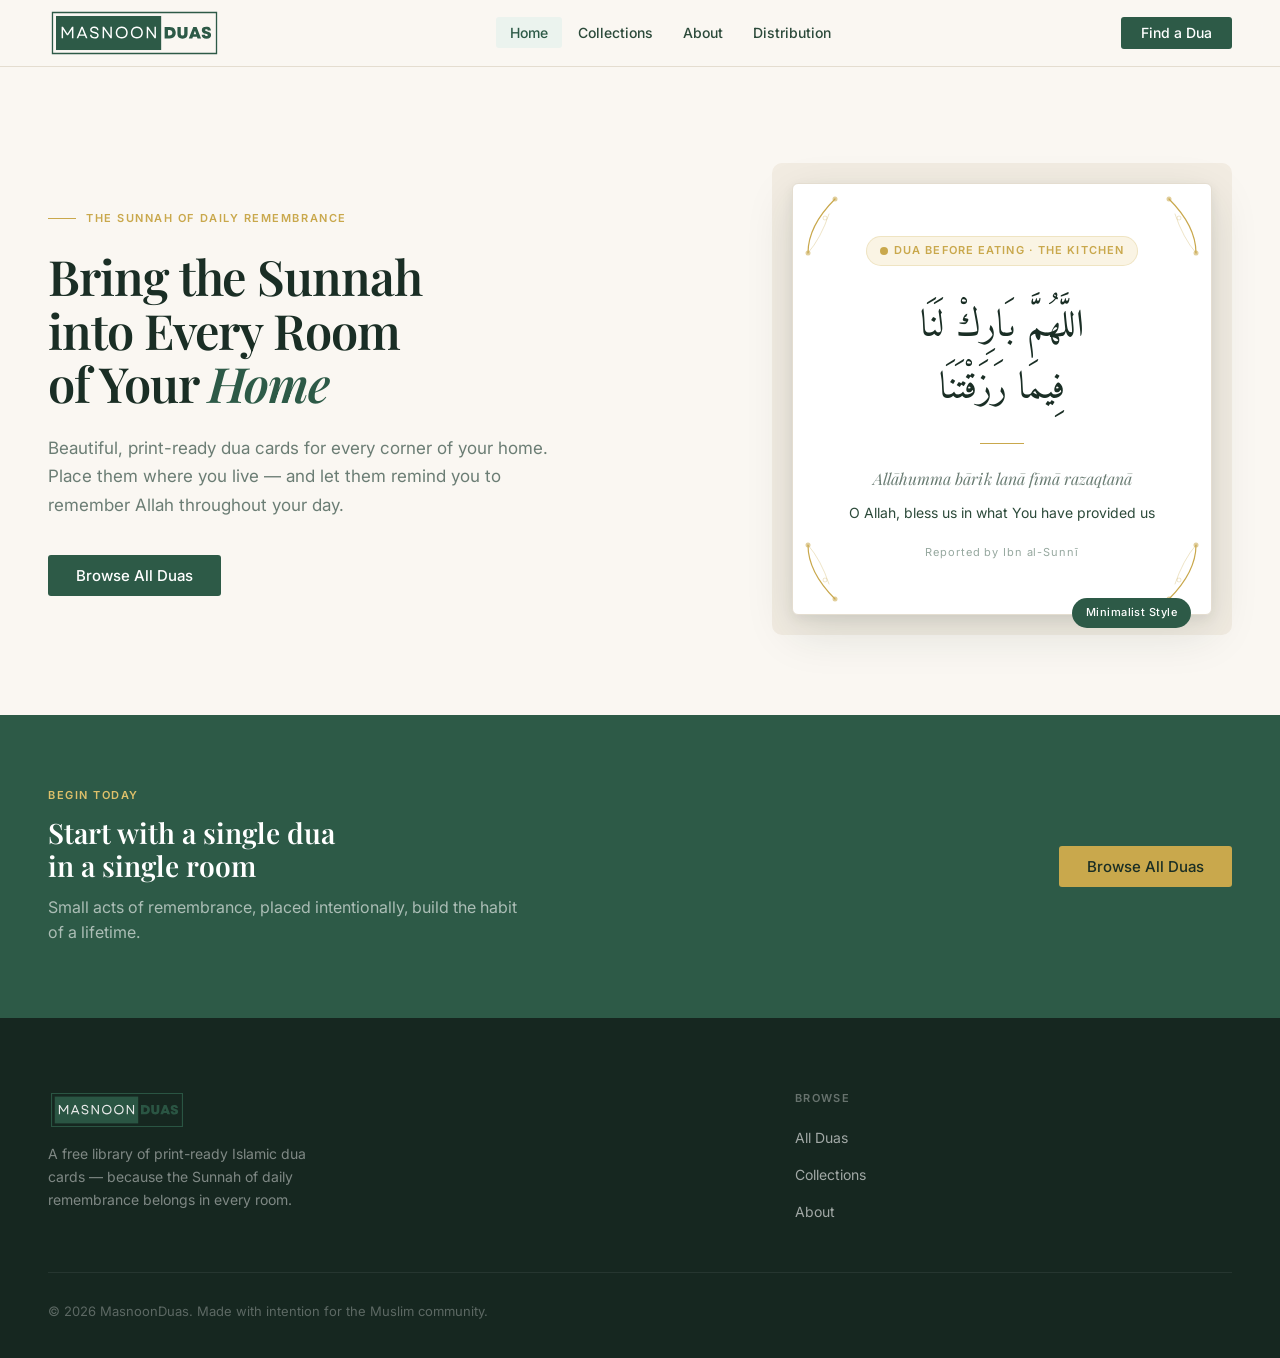
==== index.html @ e66ae3b7 "Add Google Analytics (G-L3SFLHLV78) to all pages Co-Authored-By: Claude Sonnet 4.6 <noreply@anthropi" ====
<!doctype html>
<html lang="en">
<head>
  <meta charset="UTF-8">
  <meta name="viewport" content="width=device-width, initial-scale=1.0">
  <!-- Google Analytics -->
  <script async src="https://www.googletagmanager.com/gtag/js?id=G-L3SFLHLV78"></script>
  <script>
    window.dataLayer = window.dataLayer || [];
    function gtag(){dataLayer.push(arguments);}
    gtag('js', new Date());
    gtag('config', 'G-L3SFLHLV78');
  </script>
  <title>MasnoonDuas — Free Printable Islamic Dua Cards for Every Room</title>
  <meta name="description" content="Download and print beautiful Islamic dua cards for every room in your home. Revive the Sunnah of daily remembrance with printable reminders.">
  <meta name="robots" content="index, follow">
  <link rel="canonical" href="https://masnoonduas.com/">
  <link rel="icon" href="masnoon.svg" type="image/svg+xml">
  <!-- Open Graph -->
  <meta property="og:site_name" content="MasnoonDuas">
  <meta property="og:type" content="website">
  <meta property="og:url" content="https://masnoonduas.com/">
  <meta property="og:title" content="MasnoonDuas — Free Printable Islamic Dua Cards for Every Room">
  <meta property="og:description" content="Download and print beautiful Islamic dua cards for every room in your home. Revive the Sunnah of daily remembrance with printable reminders.">
  <!-- Twitter Card -->
  <meta name="twitter:card" content="summary">
  <meta name="twitter:title" content="MasnoonDuas — Free Printable Islamic Dua Cards for Every Room">
  <meta name="twitter:description" content="Download and print beautiful Islamic dua cards for every room in your home. Revive the Sunnah of daily remembrance with printable reminders.">
  <link rel="preconnect" href="https://fonts.googleapis.com">
  <link rel="preconnect" href="https://fonts.gstatic.com" crossorigin>
  <link href="https://fonts.googleapis.com/css2?family=Playfair+Display:ital,wght@0,400;0,500;0,600;0,700;1,400;1,500&family=Inter:wght@300;400;500;600&family=Amiri:ital,wght@0,400;0,700;1,400&display=swap" rel="stylesheet">
  <link rel="stylesheet" href="css/base.css">
  <link rel="stylesheet" href="css/home.css">
  <script type="application/ld+json">
  {
    "@context": "https://schema.org",
    "@graph": [
      {
        "@type": "WebSite",
        "@id": "https://masnoonduas.com/#website",
        "url": "https://masnoonduas.com/",
        "name": "MasnoonDuas",
        "description": "A free library of print-ready Islamic dua cards for every room in the Muslim home.",
        "inLanguage": "en"
      },
      {
        "@type": "Organization",
        "@id": "https://masnoonduas.com/#organization",
        "name": "MasnoonDuas",
        "url": "https://masnoonduas.com/",
        "logo": {
          "@type": "ImageObject",
          "url": "https://masnoonduas.com/masnoon.svg"
        },
        "description": "A free library of print-ready Islamic dua cards — because the Sunnah of daily remembrance belongs in every room.",
        "contactPoint": {
          "@type": "ContactPoint",
          "email": "muntasir.joarder@gmail.com",
          "contactType": "customer service"
        }
      },
      {
        "@type": "WebPage",
        "@id": "https://masnoonduas.com/#webpage",
        "url": "https://masnoonduas.com/",
        "name": "MasnoonDuas — Free Printable Islamic Dua Cards for Every Room",
        "isPartOf": {"@id": "https://masnoonduas.com/#website"},
        "about": {"@id": "https://masnoonduas.com/#organization"},
        "description": "Download and print beautiful Islamic dua cards for every room in your home. Revive the Sunnah of daily remembrance with printable reminders.",
        "inLanguage": "en"
      }
    ]
  }
  </script>
</head>
<body>

<!-- ── NAV ─────────────────────────────────────────────── -->
<header class="nav">
  <div class="nav-inner">
    <a href="index.html" class="nav-logo">
      <img src="masnoon.svg" alt="MasnoonDuas" class="nav-logo-img">
    </a>
    <nav aria-label="Main navigation">
      <ul class="nav-links">
        <li><a href="index.html" class="active">Home</a></li>
        <li><a href="browse.html?tab=collections">Collections</a></li>
        <li><a href="about.html">About</a></li>
        <li><a href="distribute.html">Distribution</a></li>
      </ul>
    </nav>
    <div class="nav-actions">
      <a href="browse.html" class="btn btn-primary">Find a Dua</a>
    </div>
  </div>
</header>

<!-- ── HERO ─────────────────────────────────────────────── -->
<section>
  <div class="hero">

    <!-- Left: copy -->
    <div class="hero-content">
      <div class="hero-kicker">The Sunnah of Daily Remembrance</div>
      <h1 class="hero-headline">
        Bring the Sunnah<br>
        into Every Room<br>
        of Your <em>Home</em>
      </h1>
      <p class="hero-body">
        Beautiful, print-ready dua cards for every corner of your home. Place them where you live — and let them remind you to remember Allah throughout your day.
      </p>
      <div class="hero-actions">
        <a href="browse.html" class="btn btn-primary btn-lg">Browse All Duas</a>
      </div>
      
    </div>

    <!-- Right: live dua card preview (decisive flourish) -->
    <div class="hero-card-wrap">
      <div class="hero-card-bg"></div>
      <div class="hero-card">
        <!-- Arabesque corner ornaments -->
        <svg class="hero-card-corner tl" viewBox="0 0 64 64" fill="none" xmlns="http://www.w3.org/2000/svg">
          <path d="M5 59 Q5 32 32 5" stroke="#C9A84C" stroke-width="1.2" stroke-linecap="round"/>
          <path d="M5 59 Q18 44 26 20" stroke="#C9A84C" stroke-width="0.7" stroke-linecap="round" opacity="0.45"/>
          <circle cx="5" cy="59" r="2.5" fill="#C9A84C" opacity="0.55"/>
          <circle cx="32" cy="5" r="2.5" fill="#C9A84C" opacity="0.55"/>
          <circle cx="22" cy="24" r="2" fill="none" stroke="#C9A84C" stroke-width="0.8" opacity="0.35"/>
        </svg>
        <svg class="hero-card-corner tr" viewBox="0 0 64 64" fill="none" xmlns="http://www.w3.org/2000/svg">
          <path d="M5 59 Q5 32 32 5" stroke="#C9A84C" stroke-width="1.2" stroke-linecap="round"/>
          <path d="M5 59 Q18 44 26 20" stroke="#C9A84C" stroke-width="0.7" stroke-linecap="round" opacity="0.45"/>
          <circle cx="5" cy="59" r="2.5" fill="#C9A84C" opacity="0.55"/>
          <circle cx="32" cy="5" r="2.5" fill="#C9A84C" opacity="0.55"/>
          <circle cx="22" cy="24" r="2" fill="none" stroke="#C9A84C" stroke-width="0.8" opacity="0.35"/>
        </svg>
        <svg class="hero-card-corner bl" viewBox="0 0 64 64" fill="none" xmlns="http://www.w3.org/2000/svg">
          <path d="M5 59 Q5 32 32 5" stroke="#C9A84C" stroke-width="1.2" stroke-linecap="round"/>
          <path d="M5 59 Q18 44 26 20" stroke="#C9A84C" stroke-width="0.7" stroke-linecap="round" opacity="0.45"/>
          <circle cx="5" cy="59" r="2.5" fill="#C9A84C" opacity="0.55"/>
          <circle cx="32" cy="5" r="2.5" fill="#C9A84C" opacity="0.55"/>
          <circle cx="22" cy="24" r="2" fill="none" stroke="#C9A84C" stroke-width="0.8" opacity="0.35"/>
        </svg>
        <svg class="hero-card-corner br" viewBox="0 0 64 64" fill="none" xmlns="http://www.w3.org/2000/svg">
          <path d="M5 59 Q5 32 32 5" stroke="#C9A84C" stroke-width="1.2" stroke-linecap="round"/>
          <path d="M5 59 Q18 44 26 20" stroke="#C9A84C" stroke-width="0.7" stroke-linecap="round" opacity="0.45"/>
          <circle cx="5" cy="59" r="2.5" fill="#C9A84C" opacity="0.55"/>
          <circle cx="32" cy="5" r="2.5" fill="#C9A84C" opacity="0.55"/>
          <circle cx="22" cy="24" r="2" fill="none" stroke="#C9A84C" stroke-width="0.8" opacity="0.35"/>
        </svg>

        <div class="hero-card-badge">
          <svg width="8" height="8" viewBox="0 0 8 8" fill="#C9A84C"><circle cx="4" cy="4" r="4"/></svg>
          Dua Before Eating · The Kitchen
        </div>

        <div class="hero-card-arabic">
          اللَّهُمَّ بَارِكْ لَنَا<br>فِيمَا رَزَقْتَنَا
        </div>

        <div class="hero-card-rule"></div>

        <div class="hero-card-trans">Allāhumma bārik lanā fīmā razaqtanā</div>
        <div class="hero-card-meaning">O Allah, bless us in what You have provided us</div>
        <div class="hero-card-source">Reported by Ibn al-Sunnī</div>

        <div class="hero-card-tag">Minimalist Style</div>
      </div>
    </div>

  </div>
</section>

<!-- ── CTA BANNER ────────────────────────────────────────── -->
<section class="cta-section">
  <div class="cta-inner">
    <div>
      <div class="cta-kicker">Begin Today</div>
      <h2 class="cta-title">Start with a single dua<br>in a single room</h2>
      <p class="cta-sub">Small acts of remembrance, placed intentionally, build the habit of a lifetime.</p>
    </div>
    <div class="cta-btns">
      <a href="browse.html" class="btn btn-gold btn-lg">Browse All Duas</a>
      
    </div>
  </div>
</section>



<!-- ── FOOTER ────────────────────────────────────────────── -->
<footer class="footer">
  <div class="footer-inner">
    <div class="footer-top">
      <div>
        <div class="footer-logo">
          <img src="masnoon.svg" alt="MasnoonDuas" class="footer-logo-img">
        </div>
        <p class="footer-tagline">A free library of print-ready Islamic dua cards — because the Sunnah of daily remembrance belongs in every room.</p>
      </div>
      <div>
        <div class="footer-col-title">Browse</div>
        <ul class="footer-links">
          <li><a href="browse.html">All Duas</a></li>
          <li><a href="browse.html?tab=collections">Collections</a></li>
          <li><a href="about.html">About</a></li>
        </ul>
      </div>
    </div>
    <div class="footer-bottom">
      <div class="footer-copy">© 2026 MasnoonDuas. Made with intention for the Muslim community.</div>
    </div>
  </div>
</footer>

</body>
</html>
---- css/base.css ----
:root {
  --bg:            #FAF7F2;
  --surface:       #FFFFFF;
  --fg:            #1A2E25;
  --fg-light:      #2C4A3A;
  --muted:         #6B7D74;
  --muted-light:   #96A89F;
  --border:        #E4DDD0;
  --border-light:  #EDE7DC;
  --emerald:       #2D5A47;
  --emerald-deep:  #1E3D2F;
  --emerald-mid:   #3A7059;
  --emerald-subtle:#EBF3EE;
  --gold:          #C9A84C;
  --gold-light:    #DEC06A;
  --gold-subtle:   #FAF4E4;
  --cream-section: #F2ECE2;
  --cream-card:    #F7F2EA;
  --dark-surface:  #162720;

  --font-display: 'Playfair Display', Georgia, 'Times New Roman', serif;
  --font-body:    'Inter', -apple-system, BlinkMacSystemFont, system-ui, sans-serif;
  --font-arabic:  'Amiri', 'Traditional Arabic', 'Arabic Typesetting', serif;

  --shadow-sm:   0 1px 4px rgba(26,46,37,.06);
  --shadow-md:   0 4px 20px rgba(26,46,37,.09), 0 1px 4px rgba(26,46,37,.05);
  --shadow-lg:   0 16px 48px rgba(26,46,37,.13), 0 4px 12px rgba(26,46,37,.07);
  --shadow-card: 0 2px 12px rgba(26,46,37,.08);

  --container: 1320px;
  --r-sm: 3px;
  --r-md: 6px;
  --r-lg: 10px;
}

*, *::before, *::after { box-sizing: border-box; margin: 0; padding: 0; }
html { scroll-behavior: smooth; }
body {
  background: var(--bg);
  color: var(--fg);
  font-family: var(--font-body);
  font-size: 16px;
  line-height: 1.6;
  -webkit-font-smoothing: antialiased;
  -moz-osx-font-smoothing: grayscale;
}

/* ── NAV ── */
.nav {
  position: sticky; top: 0; z-index: 200;
  background: rgba(250,247,242,0.92);
  backdrop-filter: blur(14px);
  -webkit-backdrop-filter: blur(14px);
  border-bottom: 1px solid var(--border);
}
.nav-inner {
  max-width: var(--container); margin: 0 auto;
  padding: 0 48px; height: 66px;
  display: flex; align-items: center; justify-content: space-between; gap: 32px;
}
.nav-logo { display: flex; align-items: center; gap: 10px; text-decoration: none; flex-shrink: 0; }
.nav-logo-img { height: 50px; width: auto; display: block; }
.nav-links { display: flex; align-items: center; gap: 2px; list-style: none; }
.nav-links a {
  color: var(--fg-light); text-decoration: none; font-size: 14px; font-weight: 500;
  padding: 7px 14px; border-radius: var(--r-sm);
  transition: color .18s, background .18s; white-space: nowrap;
}
.nav-links a:hover, .nav-links a.active { color: var(--emerald); background: var(--emerald-subtle); }
.nav-actions { display: flex; align-items: center; gap: 10px; flex-shrink: 0; }

/* ── BUTTONS ── */
.btn {
  display: inline-flex; align-items: center; gap: 7px;
  padding: 9px 20px; border-radius: var(--r-sm);
  font-family: var(--font-body); font-size: 14px; font-weight: 500;
  line-height: 1; cursor: pointer; transition: all .2s;
  text-decoration: none; border: none; white-space: nowrap;
}
.btn-primary { background: var(--emerald); color: #fff; }
.btn-primary:hover { background: var(--emerald-deep); }
.btn-outline { background: transparent; color: var(--emerald); border: 1.5px solid var(--emerald); }
.btn-outline:hover { background: var(--emerald-subtle); }
.btn-ghost { background: transparent; color: var(--fg-light); border: 1.5px solid var(--border); }
.btn-ghost:hover { border-color: var(--emerald); color: var(--emerald); }
.btn-gold { background: var(--gold); color: var(--fg); }
.btn-gold:hover { background: var(--gold-light); }
.btn-white { background: rgba(255,255,255,0.12); color: #fff; border: 1.5px solid rgba(255,255,255,0.2); }
.btn-white:hover { background: rgba(255,255,255,0.2); }
.btn-lg { padding: 13px 28px; font-size: 15px; }

/* ── SECTION BASE ── */
.section { padding: 80px 0; }
.section-inner { max-width: var(--container); margin: 0 auto; padding: 0 48px; }
.section-kicker {
  font-size: 11px; font-weight: 600; letter-spacing: 0.14em;
  text-transform: uppercase; color: var(--gold); margin-bottom: 12px;
}
.section-title {
  font-family: var(--font-display); font-size: clamp(26px, 2.4vw, 36px);
  font-weight: 600; letter-spacing: -0.015em; line-height: 1.2; color: var(--fg);
}
.section-sub { font-size: 16px; color: var(--muted); margin-top: 10px; max-width: 480px; }

/* ── FOOTER ── */
.footer { background: var(--dark-surface); padding: 72px 0 36px; }
.footer-inner { max-width: var(--container); margin: 0 auto; padding: 0 48px; }
.footer-top {
  display: grid; grid-template-columns: 1.6fr 1fr; gap: 48px;
  padding-bottom: 48px; border-bottom: 1px solid rgba(255,255,255,0.07);
}
.footer-logo { display: flex; align-items: center; margin-bottom: 12px; }
.footer-logo-img { height: 40px; width: auto; display: block; opacity: 0.9; }
.footer-tagline { font-size: 14px; color: rgba(255,255,255,0.45); line-height: 1.65; max-width: 280px; }
.footer-col-title {
  font-size: 11px; font-weight: 600; letter-spacing: 0.12em; text-transform: uppercase;
  color: rgba(255,255,255,0.35); margin-bottom: 18px;
}
.footer-links { list-style: none; display: flex; flex-direction: column; gap: 11px; }
.footer-links a { color: rgba(255,255,255,0.6); text-decoration: none; font-size: 14px; transition: color .18s; }
.footer-links a:hover { color: #fff; }
.footer-bottom { padding-top: 28px; }
.footer-copy { font-size: 13px; color: rgba(255,255,255,0.3); }

/* ── RESPONSIVE ── */
@media (max-width: 768px) {
  :root { --container: 100%; }
  .nav-inner { padding: 0 20px; }
  .nav-links { display: none; }
  .section { padding: 56px 0; }
  .section-inner { padding: 0 20px; }
  .footer-top { grid-template-columns: 1fr; gap: 32px; }
  .footer-inner { padding: 0 20px; }
}
---- css/home.css ----
/* ── SECTION LAYOUT HELPERS ── */
.section-header { margin-bottom: 48px; }
.section-header-row {
  display: flex; align-items: flex-end; justify-content: space-between;
  gap: 24px; margin-bottom: 48px;
}

/* ── HERO ── */
.hero {
  max-width: var(--container);
  margin: 0 auto;
  padding: 96px 48px 80px;
  display: grid;
  grid-template-columns: 1fr 460px;
  gap: 80px;
  align-items: center;
}
.hero-kicker {
  display: inline-flex; align-items: center; gap: 10px;
  font-size: 11px; font-weight: 600; letter-spacing: 0.14em;
  text-transform: uppercase; color: var(--gold); margin-bottom: 22px;
}
.hero-kicker::before {
  content: ''; display: block; width: 28px; height: 1px; background: var(--gold);
}
.hero-headline {
  font-family: var(--font-display); font-size: clamp(38px, 3.8vw, 56px);
  font-weight: 600; line-height: 1.1; letter-spacing: -0.022em;
  color: var(--fg); margin-bottom: 24px;
}
.hero-headline em { font-style: italic; color: var(--emerald); }
.hero-body { font-size: 17px; line-height: 1.68; color: var(--muted); max-width: 500px; margin-bottom: 36px; }
.hero-actions { display: flex; gap: 12px; flex-wrap: wrap; }
.hero-stats {
  display: flex; gap: 36px; margin-top: 48px; padding-top: 32px; border-top: 1px solid var(--border);
}
.hero-stat-num {
  font-family: var(--font-display); font-size: 30px; font-weight: 600;
  color: var(--emerald); line-height: 1;
}
.hero-stat-label { font-size: 13px; color: var(--muted); margin-top: 4px; }

/* Hero card */
.hero-card-wrap { position: relative; padding: 20px; }
.hero-card-bg {
  position: absolute; inset: 0;
  background: var(--cream-section); border-radius: var(--r-lg);
}
.hero-card {
  position: relative; z-index: 1;
  background: var(--surface); border: 1px solid var(--border);
  border-radius: var(--r-md); padding: 52px 44px;
  text-align: center; box-shadow: var(--shadow-lg);
}
.hero-card-corner { position: absolute; width: 64px; height: 64px; pointer-events: none; }
.hero-card-corner.tl { top: 10px; left: 10px; }
.hero-card-corner.tr { top: 10px; right: 10px; transform: scaleX(-1); }
.hero-card-corner.bl { bottom: 10px; left: 10px; transform: scaleY(-1); }
.hero-card-corner.br { bottom: 10px; right: 10px; transform: scale(-1,-1); }
.hero-card-badge {
  display: inline-flex; align-items: center; gap: 6px;
  background: var(--gold-subtle); color: var(--gold);
  font-size: 11px; font-weight: 600; letter-spacing: 0.1em; text-transform: uppercase;
  padding: 5px 13px; border-radius: 99px; border: 1px solid rgba(201,168,76,0.22);
  margin-bottom: 30px;
}
.hero-card-arabic {
  font-family: var(--font-arabic); font-size: 38px; line-height: 1.65;
  color: var(--fg); margin-bottom: 4px; direction: rtl;
}
.hero-card-rule { width: 44px; height: 1px; background: var(--gold); margin: 22px auto; }
.hero-card-trans { font-family: var(--font-display); font-style: italic; font-size: 16px; color: var(--muted); margin-bottom: 10px; }
.hero-card-meaning { font-size: 14px; color: var(--fg-light); margin-bottom: 20px; }
.hero-card-source { font-size: 11px; color: var(--muted-light); letter-spacing: 0.08em; }
.hero-card-tag {
  position: absolute; bottom: -14px; right: 20px;
  background: var(--emerald); color: #fff;
  font-size: 11px; font-weight: 500; padding: 6px 14px;
  border-radius: 99px; letter-spacing: 0.04em;
}

/* ── CTA BANNER ── */
.cta-section { background: var(--emerald); padding: 72px 0; }
.cta-inner {
  max-width: var(--container); margin: 0 auto; padding: 0 48px;
  display: grid; grid-template-columns: 1fr auto; gap: 48px; align-items: center;
}
.cta-kicker {
  font-size: 11px; font-weight: 600; letter-spacing: 0.14em;
  text-transform: uppercase; color: var(--gold-light); margin-bottom: 12px;
}
.cta-title {
  font-family: var(--font-display); font-size: clamp(24px, 2.2vw, 34px);
  font-weight: 600; color: #fff; line-height: 1.18; margin-bottom: 12px;
}
.cta-sub { font-size: 16px; color: rgba(255,255,255,0.6); max-width: 480px; }
.cta-btns { display: flex; gap: 12px; flex-shrink: 0; }

/* ── ROOMS ── */
.rooms-section { background: var(--cream-section); }
.rooms-grid { display: grid; grid-template-columns: repeat(6, 1fr); gap: 16px; }
.room-card {
  background: var(--surface); border: 1px solid var(--border);
  border-radius: var(--r-md); padding: 30px 16px 26px;
  text-align: center; text-decoration: none; color: inherit;
  transition: border-color .2s, box-shadow .2s, transform .2s; display: block;
}
.room-card:hover { border-color: var(--emerald); box-shadow: var(--shadow-md); transform: translateY(-3px); }
.room-icon {
  width: 46px; height: 46px; background: var(--emerald-subtle); border-radius: 50%;
  display: flex; align-items: center; justify-content: center; margin: 0 auto 14px;
}
.room-icon svg { width: 20px; height: 20px; stroke: var(--emerald); fill: none; stroke-width: 1.5; stroke-linecap: round; stroke-linejoin: round; }
.room-name { font-family: var(--font-display); font-size: 14px; font-weight: 600; color: var(--fg); margin-bottom: 4px; line-height: 1.3; }
.room-count { font-size: 12px; color: var(--muted); }

/* ── COLLECTIONS ── */
.collections-grid { display: grid; grid-template-columns: 1.45fr 1fr 1fr; gap: 20px; }
.col-card {
  border-radius: var(--r-md); overflow: hidden; text-decoration: none;
  color: inherit; display: block; position: relative;
  transition: transform .22s, box-shadow .22s;
}
.col-card:hover { transform: translateY(-4px); box-shadow: var(--shadow-lg); }
.col-card-inner {
  padding: 44px 36px; min-height: 290px;
  display: flex; flex-direction: column; justify-content: flex-end;
  position: relative; z-index: 1;
}
.col-pattern { position: absolute; inset: 0; z-index: 0; }
.col-card.c-emerald { background: var(--emerald); }
.col-card.c-cream   { background: var(--cream-card); }
.col-card.c-dark    { background: var(--dark-surface); }
.col-count { font-size: 11px; font-weight: 600; letter-spacing: 0.13em; text-transform: uppercase; margin-bottom: 10px; }
.c-emerald .col-count { color: var(--gold-light); }
.c-cream   .col-count { color: var(--gold); }
.c-dark    .col-count { color: rgba(255,255,255,0.45); }
.col-title { font-family: var(--font-display); font-size: 22px; font-weight: 600; line-height: 1.22; margin-bottom: 10px; }
.c-emerald .col-title { color: #fff; }
.c-cream   .col-title { color: var(--fg); }
.c-dark    .col-title { color: #fff; }
.col-desc { font-size: 14px; line-height: 1.55; }
.c-emerald .col-desc { color: rgba(255,255,255,0.7); }
.c-cream   .col-desc { color: var(--muted); }
.c-dark    .col-desc { color: rgba(255,255,255,0.5); }
.col-arrow { display: inline-flex; align-items: center; gap: 6px; font-size: 13px; font-weight: 500; margin-top: 24px; }
.c-emerald .col-arrow { color: var(--gold-light); }
.c-cream   .col-arrow { color: var(--emerald); }
.c-dark    .col-arrow { color: rgba(255,255,255,0.6); }

/* ── HOW IT WORKS ── */
.hiw-section { background: var(--dark-surface); }
.hiw-section .section-kicker { color: var(--gold-light); }
.hiw-section .section-title  { color: #fff; }
.hiw-section .section-sub    { color: rgba(255,255,255,0.5); max-width: 520px; }
.steps-grid { display: grid; grid-template-columns: repeat(3,1fr); gap: 52px; margin-top: 56px; }
.step { position: relative; }
.step-bg-num {
  font-family: var(--font-display); font-size: 96px; font-weight: 700;
  color: rgba(255,255,255,0.04); line-height: 1;
  position: absolute; top: -12px; left: -6px; pointer-events: none; user-select: none;
}
.step-content { position: relative; padding-top: 20px; }
.step-icon {
  width: 50px; height: 50px; border: 1.5px solid rgba(201,168,76,0.35);
  border-radius: 50%; display: flex; align-items: center; justify-content: center; margin-bottom: 22px;
}
.step-icon svg { width: 20px; height: 20px; stroke: var(--gold); fill: none; stroke-width: 1.5; stroke-linecap: round; stroke-linejoin: round; }
.step-title { font-family: var(--font-display); font-size: 19px; font-weight: 600; color: #fff; margin-bottom: 10px; }
.step-desc { font-size: 14px; line-height: 1.7; color: rgba(255,255,255,0.5); }

/* ── GALLERY ── */
.gallery-grid { display: grid; grid-template-columns: 1.1fr 1fr 1fr 1fr; gap: 14px; }
.gallery-item { position: relative; border-radius: var(--r-md); overflow: hidden; min-height: 200px; }
.gallery-item.tall { grid-row: span 2; min-height: 420px; }
.gallery-bg { position: absolute; inset: 0; }
.gallery-content {
  position: absolute; inset: 0;
  display: flex; flex-direction: column; align-items: center; justify-content: center; padding: 28px;
}
.gallery-arabic { font-family: var(--font-arabic); text-align: center; direction: rtl; line-height: 1.7; }
.gallery-rule { width: 32px; height: 1px; margin: 12px auto; }
.gallery-location { font-family: var(--font-display); font-style: italic; font-size: 13px; }
.gallery-overlay {
  position: absolute; inset: 0;
  background: linear-gradient(to top, rgba(26,46,37,0.72) 0%, transparent 55%);
  opacity: 0; transition: opacity .28s;
}
.gallery-item:hover .gallery-overlay { opacity: 1; }
.gallery-caption {
  position: absolute; bottom: 0; left: 0; right: 0;
  padding: 18px 20px; transform: translateY(8px);
  opacity: 0; transition: all .28s;
}
.gallery-item:hover .gallery-caption { opacity: 1; transform: translateY(0); }
.gallery-cap-name { font-size: 13px; font-weight: 600; color: #fff; }
.gallery-cap-loc  { font-size: 11px; color: rgba(255,255,255,0.7); margin-top: 2px; }

/* ── RESPONSIVE ── */
@media (max-width: 1200px) {
  .rooms-grid { grid-template-columns: repeat(3,1fr); }
  .hero { grid-template-columns: 1fr 400px; gap: 56px; }
}
@media (max-width: 1024px) {
  .hero { grid-template-columns: 1fr; }
  .hero-card-wrap { display: none; }
  .collections-grid { grid-template-columns: 1fr 1fr; }
  .collections-grid .col-card:first-child { grid-column: span 2; }
  .steps-grid { grid-template-columns: 1fr 1fr; }
  .gallery-grid { grid-template-columns: 1fr 1fr 1fr; }
  .gallery-item.tall { grid-row: span 1; min-height: 200px; }
  .cta-inner { grid-template-columns: 1fr; }
}
@media (max-width: 768px) {
  .hero { padding: 56px 20px 48px; }
  .rooms-grid { grid-template-columns: repeat(2,1fr); }
  .collections-grid { grid-template-columns: 1fr; }
  .collections-grid .col-card:first-child { grid-column: auto; }
  .steps-grid { grid-template-columns: 1fr; gap: 32px; }
  .gallery-grid { grid-template-columns: 1fr 1fr; }
  .cta-inner { padding: 0 20px; }
}
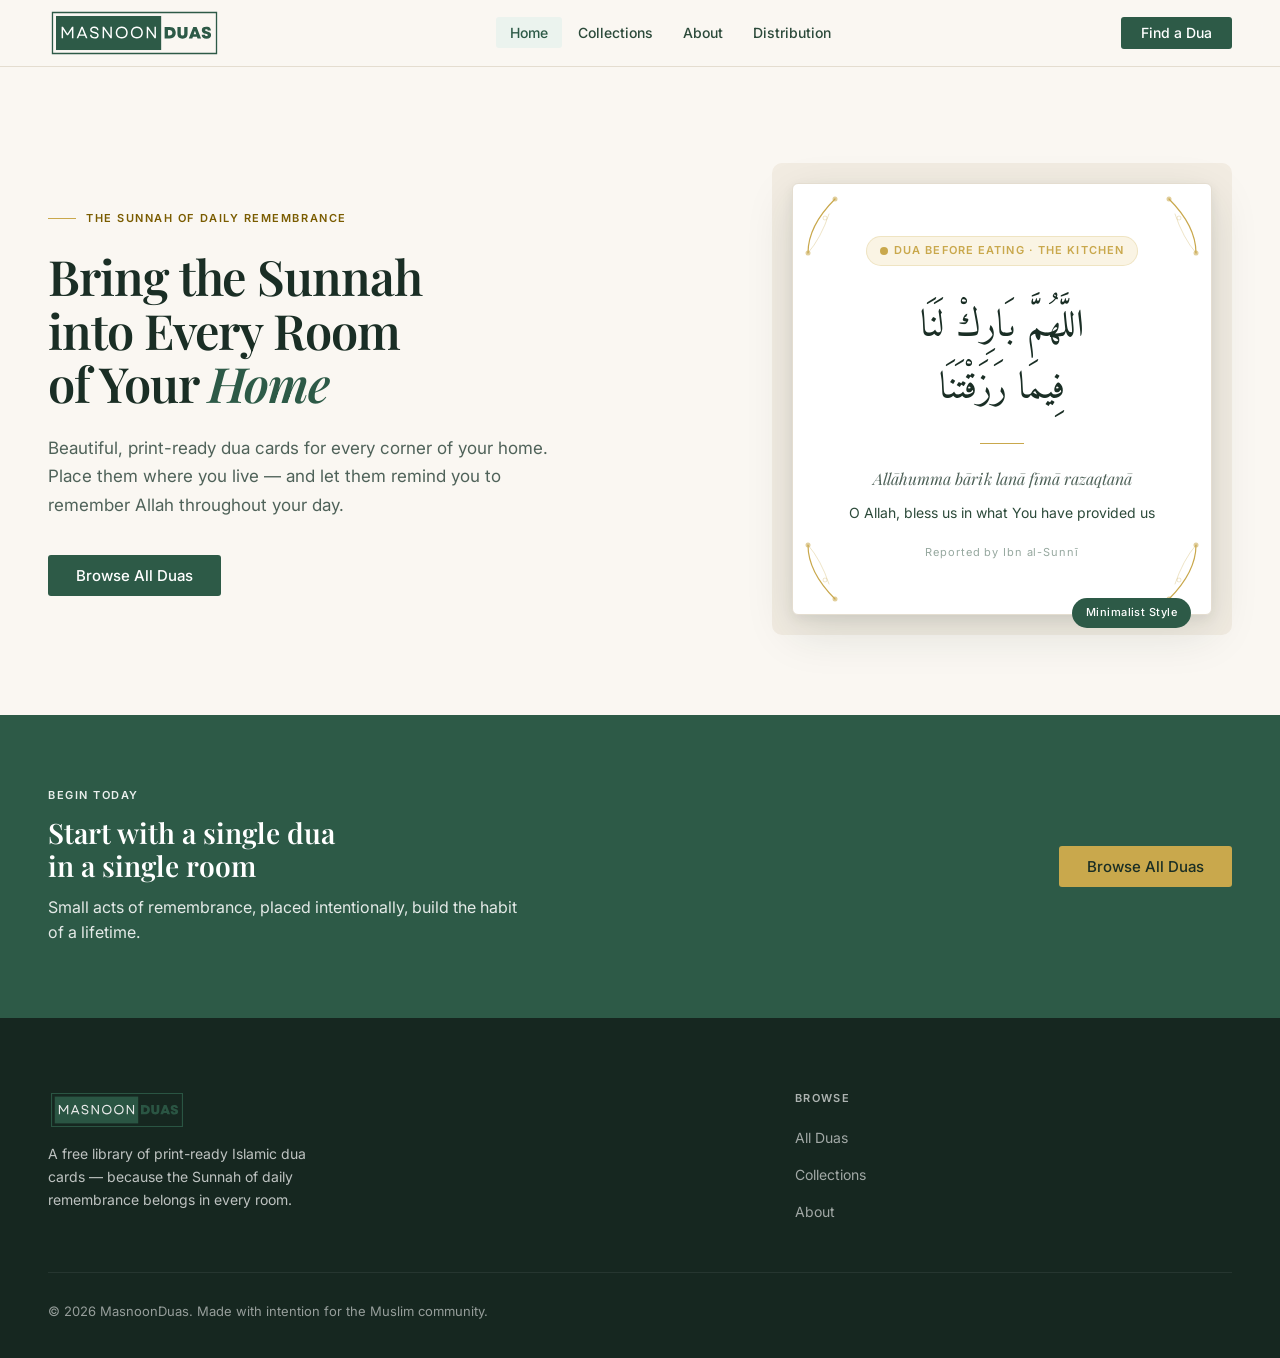
==== commit 4fdb5565: "Inline CSS to eliminate render-blocking stylesheets Replaces <link rel="stylesheet"> references to b" ====
--- a/index.html
+++ b/index.html
@@ -3,13 +3,26 @@
 <head>
   <meta charset="UTF-8">
   <meta name="viewport" content="width=device-width, initial-scale=1.0">
-  <!-- Google Analytics -->
-  <script async src="https://www.googletagmanager.com/gtag/js?id=G-L3SFLHLV78"></script>
+  <!-- Google Analytics (interaction-triggered — queued immediately, script loads on first user interaction) -->
   <script>
     window.dataLayer = window.dataLayer || [];
     function gtag(){dataLayer.push(arguments);}
     gtag('js', new Date());
     gtag('config', 'G-L3SFLHLV78');
+    (function() {
+      var loaded = false;
+      function loadGA() {
+        if (loaded) return;
+        loaded = true;
+        var s = document.createElement('script');
+        s.async = true;
+        s.src = 'https://www.googletagmanager.com/gtag/js?id=G-L3SFLHLV78';
+        document.head.appendChild(s);
+      }
+      ['click','scroll','keydown','touchstart'].forEach(function(e) {
+        window.addEventListener(e, loadGA, {once: true, passive: true});
+      });
+    })();
   </script>
   <title>MasnoonDuas — Free Printable Islamic Dua Cards for Every Room</title>
   <meta name="description" content="Download and print beautiful Islamic dua cards for every room in your home. Revive the Sunnah of daily remembrance with printable reminders.">
@@ -28,9 +41,130 @@
   <meta name="twitter:description" content="Download and print beautiful Islamic dua cards for every room in your home. Revive the Sunnah of daily remembrance with printable reminders.">
   <link rel="preconnect" href="https://fonts.googleapis.com">
   <link rel="preconnect" href="https://fonts.gstatic.com" crossorigin>
-  <link href="https://fonts.googleapis.com/css2?family=Playfair+Display:ital,wght@0,400;0,500;0,600;0,700;1,400;1,500&family=Inter:wght@300;400;500;600&family=Amiri:ital,wght@0,400;0,700;1,400&display=swap" rel="stylesheet">
-  <link rel="stylesheet" href="css/base.css">
-  <link rel="stylesheet" href="css/home.css">
+  <link rel="preload" as="style" href="https://fonts.googleapis.com/css2?family=Playfair+Display:ital,wght@0,400;0,600;0,700;1,400&family=Inter:wght@400;500;600&family=Amiri:wght@400;700&display=swap">
+  <link rel="stylesheet" href="https://fonts.googleapis.com/css2?family=Playfair+Display:ital,wght@0,400;0,600;0,700;1,400&family=Inter:wght@400;500;600&family=Amiri:wght@400;700&display=swap" media="print" onload="this.media='all'">
+  <noscript><link rel="stylesheet" href="https://fonts.googleapis.com/css2?family=Playfair+Display:ital,wght@0,400;0,600;0,700;1,400&family=Inter:wght@400;500;600&family=Amiri:wght@400;700&display=swap"></noscript>
+  <style>
+:root{--bg:#FAF7F2;--surface:#FFFFFF;--fg:#1A2E25;--fg-light:#2C4A3A;--muted:#4F6259;--muted-light:#96A89F;--border:#E4DDD0;--border-light:#EDE7DC;--emerald:#2D5A47;--emerald-deep:#1E3D2F;--emerald-mid:#3A7059;--emerald-subtle:#EBF3EE;--gold:#C9A84C;--gold-light:#DEC06A;--gold-subtle:#FAF4E4;--cream-section:#F2ECE2;--cream-card:#F7F2EA;--dark-surface:#162720;--font-display:'Playfair Display',Georgia,'Times New Roman',serif;--font-body:'Inter',-apple-system,BlinkMacSystemFont,system-ui,sans-serif;--font-arabic:'Amiri','Traditional Arabic','Arabic Typesetting',serif;--shadow-sm:0 1px 4px rgba(26,46,37,.06);--shadow-md:0 4px 20px rgba(26,46,37,.09),0 1px 4px rgba(26,46,37,.05);--shadow-lg:0 16px 48px rgba(26,46,37,.13),0 4px 12px rgba(26,46,37,.07);--shadow-card:0 2px 12px rgba(26,46,37,.08);--container:1320px;--r-sm:3px;--r-md:6px;--r-lg:10px}
+*,*::before,*::after{box-sizing:border-box;margin:0;padding:0}
+html{scroll-behavior:smooth}
+body{background:var(--bg);color:var(--fg);font-family:var(--font-body);font-size:16px;line-height:1.6;-webkit-font-smoothing:antialiased;-moz-osx-font-smoothing:grayscale}
+.nav{position:sticky;top:0;z-index:200;background:rgba(250,247,242,0.92);backdrop-filter:blur(14px);-webkit-backdrop-filter:blur(14px);border-bottom:1px solid var(--border)}
+.nav-inner{max-width:var(--container);margin:0 auto;padding:0 48px;height:66px;display:flex;align-items:center;justify-content:space-between;gap:32px}
+.nav-logo{display:flex;align-items:center;gap:10px;text-decoration:none;flex-shrink:0}
+.nav-logo-img{height:50px;width:auto;display:block}
+.nav-links{display:flex;align-items:center;gap:2px;list-style:none}
+.nav-links a{color:var(--fg-light);text-decoration:none;font-size:14px;font-weight:500;padding:7px 14px;border-radius:var(--r-sm);transition:color .18s,background .18s;white-space:nowrap}
+.nav-links a:hover,.nav-links a.active{color:var(--emerald);background:var(--emerald-subtle)}
+.nav-actions{display:flex;align-items:center;gap:10px;flex-shrink:0}
+.btn{display:inline-flex;align-items:center;gap:7px;padding:9px 20px;border-radius:var(--r-sm);font-family:var(--font-body);font-size:14px;font-weight:500;line-height:1;cursor:pointer;transition:all .2s;text-decoration:none;border:none;white-space:nowrap}
+.btn-primary{background:var(--emerald);color:#fff}.btn-primary:hover{background:var(--emerald-deep)}
+.btn-outline{background:transparent;color:var(--emerald);border:1.5px solid var(--emerald)}.btn-outline:hover{background:var(--emerald-subtle)}
+.btn-ghost{background:transparent;color:var(--fg-light);border:1.5px solid var(--border)}.btn-ghost:hover{border-color:var(--emerald);color:var(--emerald)}
+.btn-gold{background:var(--gold);color:var(--fg)}.btn-gold:hover{background:var(--gold-light)}
+.btn-white{background:rgba(255,255,255,0.12);color:#fff;border:1.5px solid rgba(255,255,255,0.2)}.btn-white:hover{background:rgba(255,255,255,0.2)}
+.btn-lg{padding:13px 28px;font-size:15px}
+.section{padding:80px 0}
+.section-inner{max-width:var(--container);margin:0 auto;padding:0 48px}
+.section-kicker{font-size:11px;font-weight:600;letter-spacing:0.14em;text-transform:uppercase;color:var(--gold);margin-bottom:12px}
+.section-title{font-family:var(--font-display);font-size:clamp(26px,2.4vw,36px);font-weight:600;letter-spacing:-0.015em;line-height:1.2;color:var(--fg)}
+.section-sub{font-size:16px;color:var(--muted);margin-top:10px;max-width:480px}
+.footer{background:var(--dark-surface);padding:72px 0 36px}
+.footer-inner{max-width:var(--container);margin:0 auto;padding:0 48px}
+.footer-top{display:grid;grid-template-columns:1.6fr 1fr;gap:48px;padding-bottom:48px;border-bottom:1px solid rgba(255,255,255,0.07)}
+.footer-logo{display:flex;align-items:center;margin-bottom:12px}
+.footer-logo-img{height:40px;width:auto;display:block;opacity:0.9}
+.footer-tagline{font-size:14px;color:rgba(255,255,255,0.72);line-height:1.65;max-width:280px}
+.footer-col-title{font-size:11px;font-weight:600;letter-spacing:0.12em;text-transform:uppercase;color:rgba(255,255,255,0.65);margin-bottom:18px}
+.footer-links{list-style:none;display:flex;flex-direction:column;gap:11px}
+.footer-links a{color:rgba(255,255,255,0.6);text-decoration:none;font-size:14px;transition:color .18s}
+.footer-links a:hover{color:#fff}
+.footer-bottom{padding-top:28px}
+.footer-copy{font-size:13px;color:rgba(255,255,255,0.55)}
+@media(max-width:768px){:root{--container:100%}.nav-inner{padding:0 20px}.nav-links{display:none}.section{padding:56px 0}.section-inner{padding:0 20px}.footer-top{grid-template-columns:1fr;gap:32px}.footer-inner{padding:0 20px}}
+.section-header{margin-bottom:48px}
+.section-header-row{display:flex;align-items:flex-end;justify-content:space-between;gap:24px;margin-bottom:48px}
+.hero{max-width:var(--container);margin:0 auto;padding:96px 48px 80px;display:grid;grid-template-columns:1fr 460px;gap:80px;align-items:center}
+.hero-kicker{display:inline-flex;align-items:center;gap:10px;font-size:11px;font-weight:600;letter-spacing:0.14em;text-transform:uppercase;color:#7A5C00;margin-bottom:22px}
+.hero-kicker::before{content:'';display:block;width:28px;height:1px;background:var(--gold)}
+.hero-headline{font-family:var(--font-display);font-size:clamp(38px,3.8vw,56px);font-weight:600;line-height:1.1;letter-spacing:-0.022em;color:var(--fg);margin-bottom:24px}
+.hero-headline em{font-style:italic;color:var(--emerald)}
+.hero-body{font-size:17px;line-height:1.68;color:var(--muted);max-width:500px;margin-bottom:36px}
+.hero-actions{display:flex;gap:12px;flex-wrap:wrap}
+.hero-stats{display:flex;gap:36px;margin-top:48px;padding-top:32px;border-top:1px solid var(--border)}
+.hero-stat-num{font-family:var(--font-display);font-size:30px;font-weight:600;color:var(--emerald);line-height:1}
+.hero-stat-label{font-size:13px;color:var(--muted);margin-top:4px}
+.hero-card-wrap{position:relative;padding:20px}
+.hero-card-bg{position:absolute;inset:0;background:var(--cream-section);border-radius:var(--r-lg)}
+.hero-card{position:relative;z-index:1;background:var(--surface);border:1px solid var(--border);border-radius:var(--r-md);padding:52px 44px;text-align:center;box-shadow:var(--shadow-lg)}
+.hero-card-corner{position:absolute;width:64px;height:64px;pointer-events:none}
+.hero-card-corner.tl{top:10px;left:10px}
+.hero-card-corner.tr{top:10px;right:10px;transform:scaleX(-1)}
+.hero-card-corner.bl{bottom:10px;left:10px;transform:scaleY(-1)}
+.hero-card-corner.br{bottom:10px;right:10px;transform:scale(-1,-1)}
+.hero-card-badge{display:inline-flex;align-items:center;gap:6px;background:var(--gold-subtle);color:var(--gold);font-size:11px;font-weight:600;letter-spacing:0.1em;text-transform:uppercase;padding:5px 13px;border-radius:99px;border:1px solid rgba(201,168,76,0.22);margin-bottom:30px}
+.hero-card-arabic{font-family:var(--font-arabic);font-size:38px;line-height:1.65;color:var(--fg);margin-bottom:4px;direction:rtl}
+.hero-card-rule{width:44px;height:1px;background:var(--gold);margin:22px auto}
+.hero-card-trans{font-family:var(--font-display);font-style:italic;font-size:16px;color:var(--muted);margin-bottom:10px}
+.hero-card-meaning{font-size:14px;color:var(--fg-light);margin-bottom:20px}
+.hero-card-source{font-size:11px;color:var(--muted-light);letter-spacing:0.08em}
+.hero-card-tag{position:absolute;bottom:-14px;right:20px;background:var(--emerald);color:#fff;font-size:11px;font-weight:500;padding:6px 14px;border-radius:99px;letter-spacing:0.04em}
+.cta-section{background:var(--emerald);padding:72px 0}
+.cta-inner{max-width:var(--container);margin:0 auto;padding:0 48px;display:grid;grid-template-columns:1fr auto;gap:48px;align-items:center}
+.cta-kicker{font-size:11px;font-weight:600;letter-spacing:0.14em;text-transform:uppercase;color:rgba(255,255,255,0.9);margin-bottom:12px}
+.cta-title{font-family:var(--font-display);font-size:clamp(24px,2.2vw,34px);font-weight:600;color:#fff;line-height:1.18;margin-bottom:12px}
+.cta-sub{font-size:16px;color:rgba(255,255,255,0.87);max-width:480px}
+.cta-btns{display:flex;gap:12px;flex-shrink:0}
+.rooms-section{background:var(--cream-section)}
+.rooms-grid{display:grid;grid-template-columns:repeat(6,1fr);gap:16px}
+.room-card{background:var(--surface);border:1px solid var(--border);border-radius:var(--r-md);padding:30px 16px 26px;text-align:center;text-decoration:none;color:inherit;transition:border-color .2s,box-shadow .2s,transform .2s;display:block}
+.room-card:hover{border-color:var(--emerald);box-shadow:var(--shadow-md);transform:translateY(-3px)}
+.room-icon{width:46px;height:46px;background:var(--emerald-subtle);border-radius:50%;display:flex;align-items:center;justify-content:center;margin:0 auto 14px}
+.room-icon svg{width:20px;height:20px;stroke:var(--emerald);fill:none;stroke-width:1.5;stroke-linecap:round;stroke-linejoin:round}
+.room-name{font-family:var(--font-display);font-size:14px;font-weight:600;color:var(--fg);margin-bottom:4px;line-height:1.3}
+.room-count{font-size:12px;color:var(--muted)}
+.collections-grid{display:grid;grid-template-columns:1.45fr 1fr 1fr;gap:20px}
+.col-card{border-radius:var(--r-md);overflow:hidden;text-decoration:none;color:inherit;display:block;position:relative;transition:transform .22s,box-shadow .22s}
+.col-card:hover{transform:translateY(-4px);box-shadow:var(--shadow-lg)}
+.col-card-inner{padding:44px 36px;min-height:290px;display:flex;flex-direction:column;justify-content:flex-end;position:relative;z-index:1}
+.col-pattern{position:absolute;inset:0;z-index:0}
+.col-card.c-emerald{background:var(--emerald)}.col-card.c-cream{background:var(--cream-card)}.col-card.c-dark{background:var(--dark-surface)}
+.col-count{font-size:11px;font-weight:600;letter-spacing:0.13em;text-transform:uppercase;margin-bottom:10px}
+.c-emerald .col-count{color:var(--gold-light)}.c-cream .col-count{color:var(--gold)}.c-dark .col-count{color:rgba(255,255,255,0.45)}
+.col-title{font-family:var(--font-display);font-size:22px;font-weight:600;line-height:1.22;margin-bottom:10px}
+.c-emerald .col-title{color:#fff}.c-cream .col-title{color:var(--fg)}.c-dark .col-title{color:#fff}
+.col-desc{font-size:14px;line-height:1.55}
+.c-emerald .col-desc{color:rgba(255,255,255,0.7)}.c-cream .col-desc{color:var(--muted)}.c-dark .col-desc{color:rgba(255,255,255,0.5)}
+.col-arrow{display:inline-flex;align-items:center;gap:6px;font-size:13px;font-weight:500;margin-top:24px}
+.c-emerald .col-arrow{color:var(--gold-light)}.c-cream .col-arrow{color:var(--emerald)}.c-dark .col-arrow{color:rgba(255,255,255,0.6)}
+.hiw-section{background:var(--dark-surface)}
+.hiw-section .section-kicker{color:var(--gold-light)}.hiw-section .section-title{color:#fff}.hiw-section .section-sub{color:rgba(255,255,255,0.5);max-width:520px}
+.steps-grid{display:grid;grid-template-columns:repeat(3,1fr);gap:52px;margin-top:56px}
+.step{position:relative}
+.step-bg-num{font-family:var(--font-display);font-size:96px;font-weight:700;color:rgba(255,255,255,0.04);line-height:1;position:absolute;top:-12px;left:-6px;pointer-events:none;user-select:none}
+.step-content{position:relative;padding-top:20px}
+.step-icon{width:50px;height:50px;border:1.5px solid rgba(201,168,76,0.35);border-radius:50%;display:flex;align-items:center;justify-content:center;margin-bottom:22px}
+.step-icon svg{width:20px;height:20px;stroke:var(--gold);fill:none;stroke-width:1.5;stroke-linecap:round;stroke-linejoin:round}
+.step-title{font-family:var(--font-display);font-size:19px;font-weight:600;color:#fff;margin-bottom:10px}
+.step-desc{font-size:14px;line-height:1.7;color:rgba(255,255,255,0.5)}
+.gallery-grid{display:grid;grid-template-columns:1.1fr 1fr 1fr 1fr;gap:14px}
+.gallery-item{position:relative;border-radius:var(--r-md);overflow:hidden;min-height:200px}
+.gallery-item.tall{grid-row:span 2;min-height:420px}
+.gallery-bg{position:absolute;inset:0}
+.gallery-content{position:absolute;inset:0;display:flex;flex-direction:column;align-items:center;justify-content:center;padding:28px}
+.gallery-arabic{font-family:var(--font-arabic);text-align:center;direction:rtl;line-height:1.7}
+.gallery-rule{width:32px;height:1px;margin:12px auto}
+.gallery-location{font-family:var(--font-display);font-style:italic;font-size:13px}
+.gallery-overlay{position:absolute;inset:0;background:linear-gradient(to top,rgba(26,46,37,0.72) 0%,transparent 55%);opacity:0;transition:opacity .28s}
+.gallery-item:hover .gallery-overlay{opacity:1}
+.gallery-caption{position:absolute;bottom:0;left:0;right:0;padding:18px 20px;transform:translateY(8px);opacity:0;transition:all .28s}
+.gallery-item:hover .gallery-caption{opacity:1;transform:translateY(0)}
+.gallery-cap-name{font-size:13px;font-weight:600;color:#fff}
+.gallery-cap-loc{font-size:11px;color:rgba(255,255,255,0.7);margin-top:2px}
+@media(max-width:1200px){.rooms-grid{grid-template-columns:repeat(3,1fr)}.hero{grid-template-columns:1fr 400px;gap:56px}}
+@media(max-width:1024px){.hero{grid-template-columns:1fr}.hero-card-wrap{display:none}.collections-grid{grid-template-columns:1fr 1fr}.collections-grid .col-card:first-child{grid-column:span 2}.steps-grid{grid-template-columns:1fr 1fr}.gallery-grid{grid-template-columns:1fr 1fr 1fr}.gallery-item.tall{grid-row:span 1;min-height:200px}.cta-inner{grid-template-columns:1fr}}
+@media(max-width:768px){.hero{padding:56px 20px 48px}.rooms-grid{grid-template-columns:repeat(2,1fr)}.collections-grid{grid-template-columns:1fr}.collections-grid .col-card:first-child{grid-column:auto}.steps-grid{grid-template-columns:1fr;gap:32px}.gallery-grid{grid-template-columns:1fr 1fr}.cta-inner{padding:0 20px}}
+  </style>
   <script type="application/ld+json">
   {
     "@context": "https://schema.org",
@@ -79,7 +213,7 @@
 <header class="nav">
   <div class="nav-inner">
     <a href="index.html" class="nav-logo">
-      <img src="masnoon.svg" alt="MasnoonDuas" class="nav-logo-img">
+      <img src="masnoon.svg" alt="MasnoonDuas" class="nav-logo-img" width="173" height="50">
     </a>
     <nav aria-label="Main navigation">
       <ul class="nav-links">
@@ -94,6 +228,8 @@
     </div>
   </div>
 </header>
+
+<main>
 
 <!-- ── HERO ─────────────────────────────────────────────── -->
 <section>
@@ -189,13 +325,15 @@
 
 
 
+</main>
+
 <!-- ── FOOTER ────────────────────────────────────────────── -->
 <footer class="footer">
   <div class="footer-inner">
     <div class="footer-top">
       <div>
         <div class="footer-logo">
-          <img src="masnoon.svg" alt="MasnoonDuas" class="footer-logo-img">
+          <img src="masnoon.svg" alt="MasnoonDuas" class="footer-logo-img" width="138" height="40">
         </div>
         <p class="footer-tagline">A free library of print-ready Islamic dua cards — because the Sunnah of daily remembrance belongs in every room.</p>
       </div>
